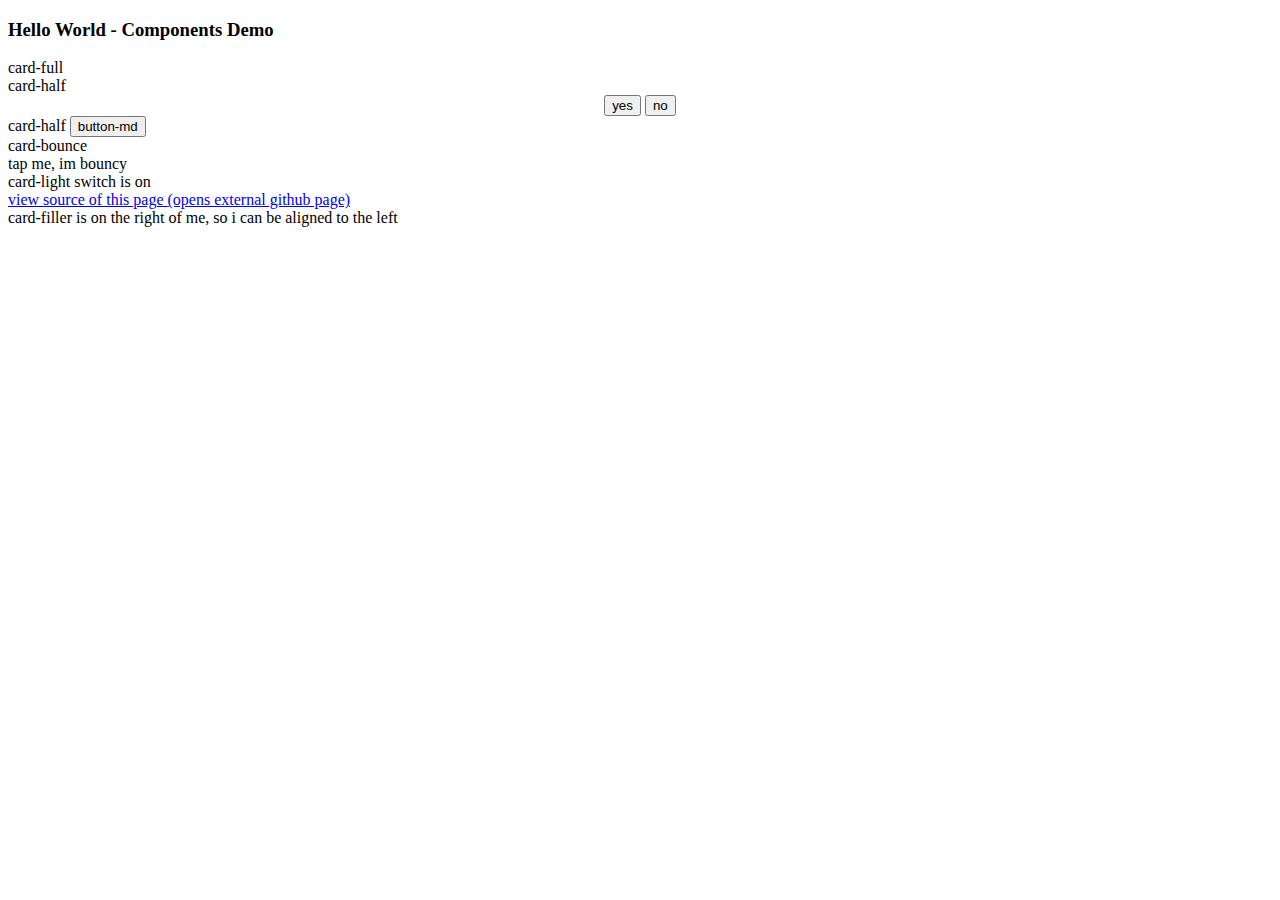
==== demo/index.html @ 796ce518 "Create index.html" ====
<!DOCTYPE html>
<html lang="en">
  <head>
    <meta charset="utf-8" />
    <meta name="viewport" content="width=device-width, initial-scale=1" />

    <title>Hello World - Components Demo</title>

    <!-- Import card stylesheet -->
    <link rel="stylesheet" href="/card.css" />
    
    <!-- Import the webpage's javascript file -->
    <script src="/script.js" defer></script>
    
    <!-- Import card script -->
    <script src="/card.js" defer></script>
  </head>
  <body class="body-dark">
    <div class="card-fuller">
      <h3>
        Hello World - Components Demo
      </h3>
    </div>
    <div class="card card-full card-dark card-md">
      card-full
      <div class="bottom labelled-switch" data-id="another-switch" data-text="labelled-switch"></div>
    </div>
    <div class="card card-half card-dark card-lg">
      card-half
      <center class="bottom w-full">
        <button class="btn btn-dark btn-sm w-m-half btn-green m-bottom">
          yes
        </button>

        <button class="btn btn-dark btn-sm w-m-half btn-red m-bottom">
          no
        </button>
      </center>
    </div>
    <div class="card card-half card-dark card-lg">
      card-half
      <button class="btn btn-dark btn-md w-full bottom btn-grey">
        button-md
      </button>
    </div>
    <div class="card card-half card-dark card-lg card-bounce">
      card-bounce
      <br>
      tap me, im bouncy
    </div>
    <div class="card card-half card-light card-lg">
      card-light      
      <span class="w-full" id="switch-state">
        switch is on
      </span>
      <div class="bottom w-full">
        <label class="switch" data-id="test-switch" data-checked="true"></label>
      </div>
    </div>
    <a class="card card-full card-dark card-md card-bounce no-decoration" href="https://github.com/raxracks/card-css-framework" target="_blank">
      view source of this page
      <span class="bottom w-full">(opens external github page)</span>
    </a>
    <div class="card card-half card-dark card-lg">
      card-filler is on the right of me, so i can be aligned to the left
    </div>
    <div class="card card-half card-filler"></div>
  </body>
</html>
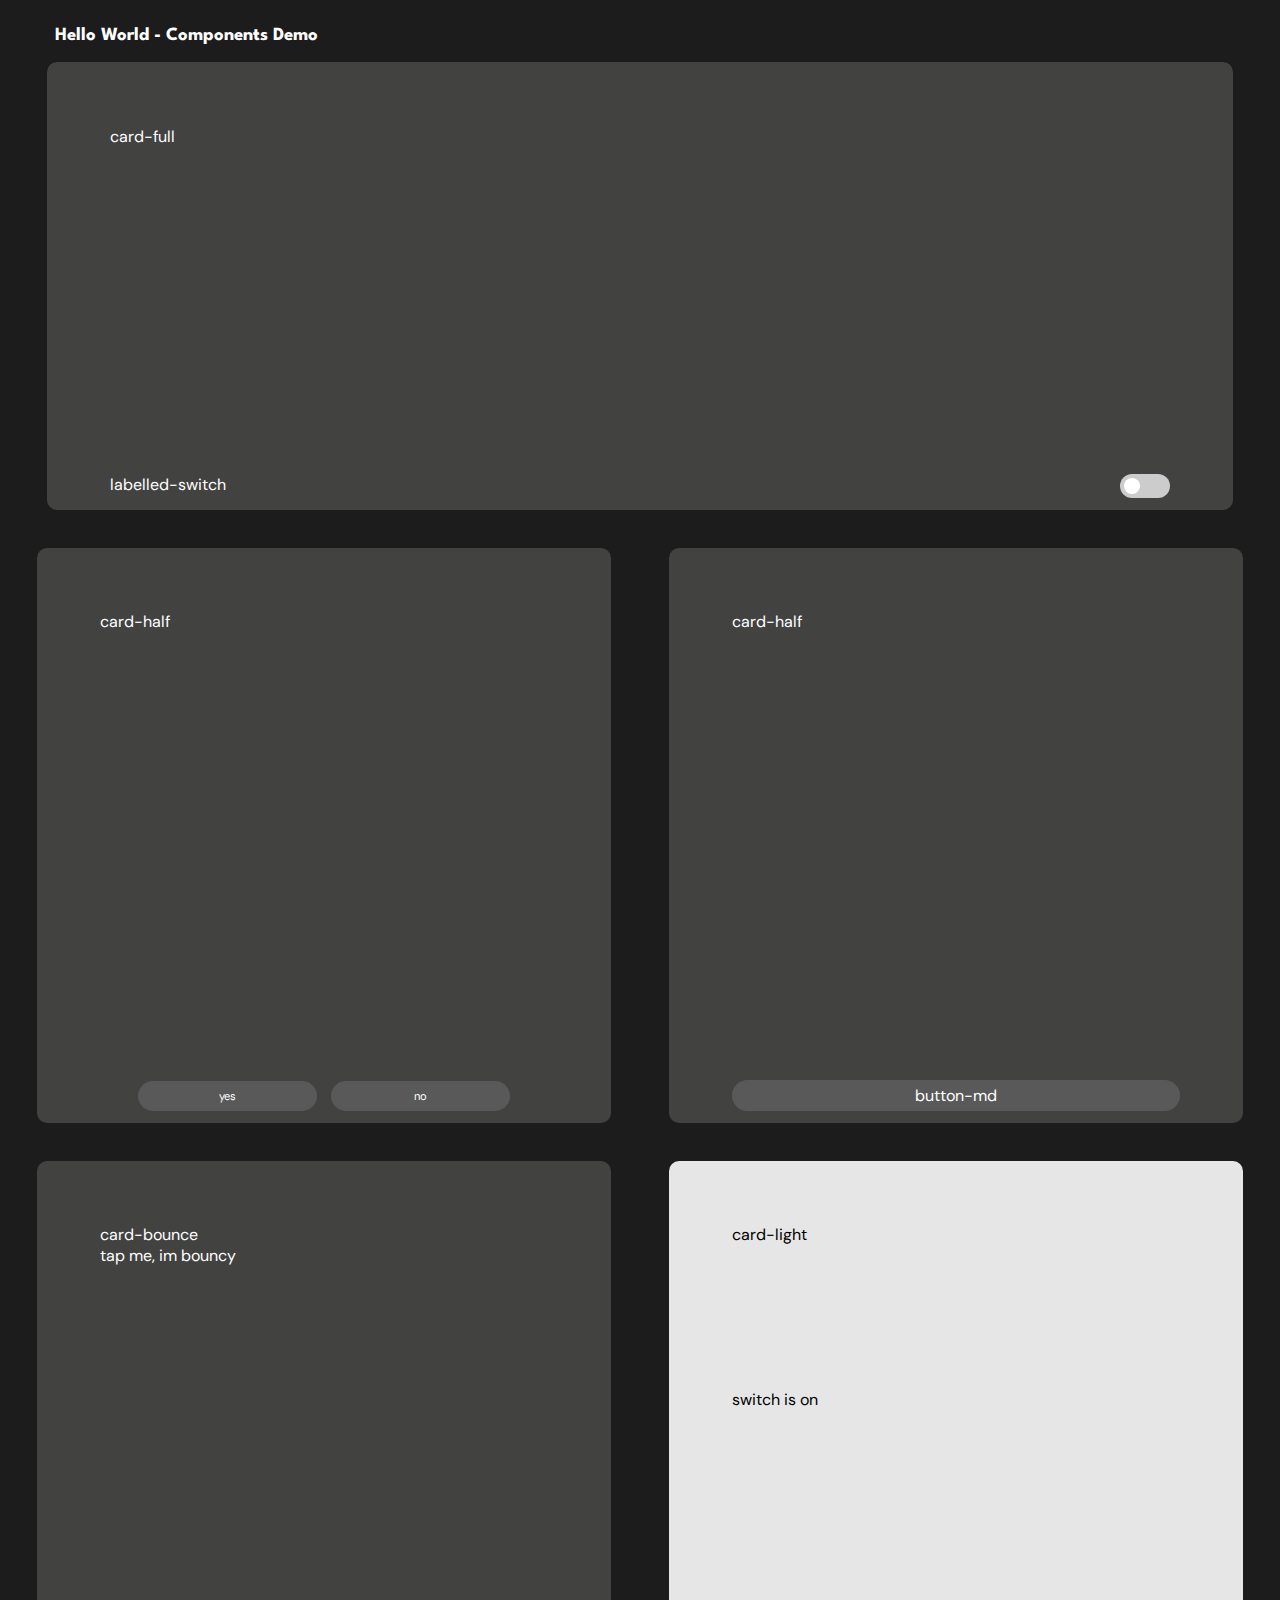
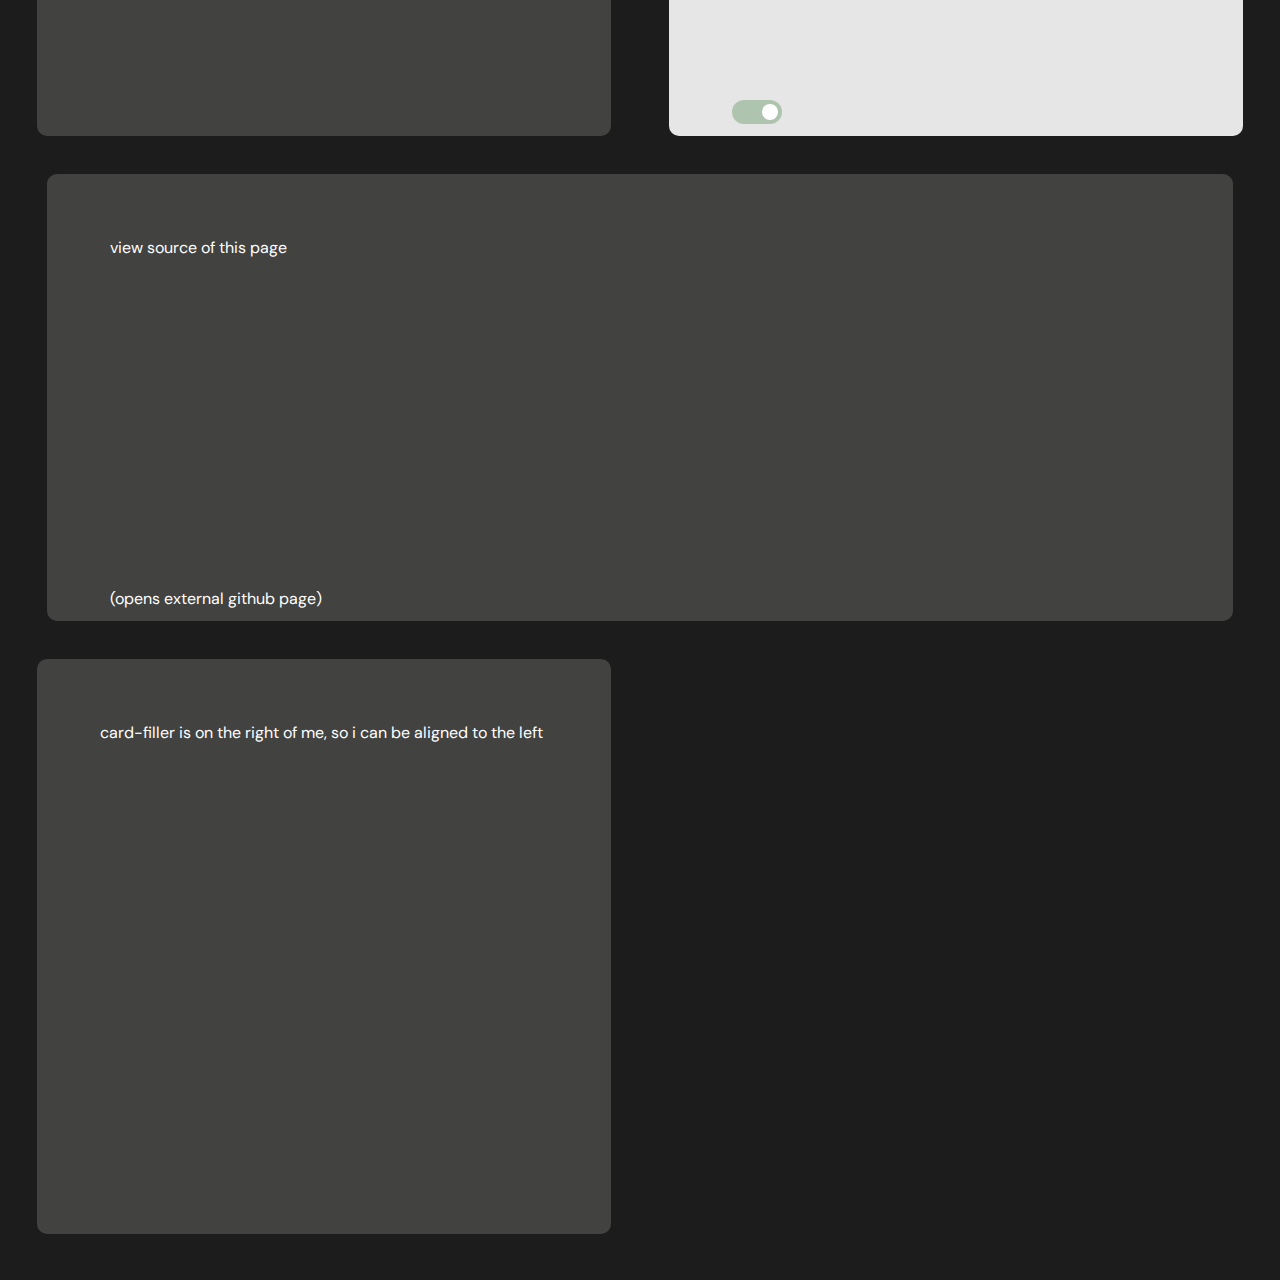
==== commit 16bcbe5b: "Update index.html" ====
--- a/demo/index.html
+++ b/demo/index.html
@@ -57,7 +57,7 @@
         <label class="switch" data-id="test-switch" data-checked="true"></label>
       </div>
     </div>
-    <a class="card card-full card-dark card-md card-bounce no-decoration" href="https://github.com/raxracks/card-css-framework" target="_blank">
+    <a class="card card-full card-dark card-md card-bounce no-decoration" href="https://github.com/raxracks/card-css-framework/demo" target="_blank">
       view source of this page
       <span class="bottom w-full">(opens external github page)</span>
     </a>
--- a/card.css
+++ b/card.css
@@ -0,0 +1,269 @@
+@import url("https://fonts.googleapis.com/css2?family=DM+Sans&display=swap");
+@import url("https://fonts.googleapis.com/css2?family=League+Spartan:wght@700&display=swap");
+
+:root {
+  --var-bg-dark: #1c1c1c;
+  --var-bg-light: #f5f5f5;
+  --var-card-dark: #424241;
+  --var-card-light: #e6e6e6;
+  --var-btn-dark: #595959;
+  --var-btn-green: #afc4af;
+  --var-btn-red: #d1aea9;
+  --var-btn-grey: #757575;
+}
+
+body {
+  display: flex;
+  justify-content: space-around;
+  flex-wrap: wrap;
+  font-family: "DM Sans", sans-serif;
+
+  -webkit-touch-callout: none; /* iOS Safari */
+  -webkit-user-select: none;   /* Safari */
+  -khtml-user-select: none;    /* Konqueror HTML */
+  -moz-user-select: none;      /* Old versions of Firefox */
+  -ms-user-select: none;       /* Internet Explorer/Edge */
+  user-select: none;
+}
+
+.body-dark {
+  background: var(--var-bg-dark);
+  color: white;
+}
+
+.body-light {
+  background: var(--var-bg-light);
+  color: black;
+}
+
+h3 {
+  font-family: "League Spartan", sans-serif;
+}
+
+.card {
+  border-radius: 10px;
+  padding: 5% 5% 0px 5%;
+  margin-bottom: 3%;
+  height: 0;
+
+  -webkit-transition-duration: 0.2s;
+  transition-duration: 0.2s;
+  -webkit-transition-property: transform;
+  transition-property: transform;
+  
+  display: flex;
+  flex-wrap: wrap;
+}
+
+.card-bounce:active {
+  -webkit-transform: scale(0.95);
+  transform: scale(0.95);
+}
+
+.card-full {
+  width: 82.75vw;
+  height: 40vw;
+}
+
+.card-fuller {
+  width: 92.5%;
+}
+
+.card-dark {
+  background: var(--var-card-dark);
+  color: white;
+}
+
+.card-light {
+  background: var(--var-card-light);
+  color: black;
+}
+
+.card-half {
+  width: 35vw;
+  height: 40vw;
+}
+
+.card-nonintrusive {
+  margin-bottom: 0;
+}
+
+.card-sm {
+  height: 15vw;
+}
+
+.card-ah {
+  height: auto;
+}
+
+.np {
+  padding: 0;
+}
+
+.card-md {
+  height: 30vw;
+}
+
+.card-lg {
+  height: 40vw;
+}
+
+.card-filler {
+  visibility: hidden;
+}
+
+.btn {
+  border-radius: 30px;
+  border: none;
+  padding: 5px 12px 5px 12px;
+  font-size: 1em;
+  font-family: "DM Sans", sans-serif;
+}
+
+.btn-xsm {
+  font-size: 0.65em;
+  padding: 4px 10px 4px 10px;
+}
+
+.btn-sm {
+  font-size: 0.7em;
+  padding: 8px 12px 8px 12px;
+}
+
+.btn-md {
+  font-size: 1em;
+}
+
+.btn-lg {
+  font-size: 1.5em;
+  padding: 8px 15px 8px 15px;
+}
+
+.btn-dark {
+  background: var(--var-btn-dark);
+  color: white;
+}
+
+.flex {
+  display: flex;
+  flex-wrap: wrap;
+}
+
+.bottom {
+  align-self: flex-end;
+  margin-bottom: 12px;
+}
+
+.w-full {
+  width: 100%;
+}
+
+.w-half {
+  width: 48%;
+}
+
+.w-m-half {
+  width: 40%;
+}
+
+.btn-green:focus {
+  background-color: var(--var-btn-green);
+}
+
+.btn-red:focus {
+  background-color: var(--var-btn-red);
+}
+
+.btn-grey:focus {
+  background-color: var(--var-btn-grey);
+}
+
+.m-bottom {
+  margin: 5px;
+  margin-bottom: 0px;
+}
+
+.switch {
+  position: relative;
+  display: inline-block;
+  width: 50px;
+  height: 24px;
+  outline: 0;
+  -webkit-tap-highlight-color: transparent;
+}
+
+.switch input {
+  opacity: 0;
+  width: 0;
+  height: 0;
+}
+
+.slider {
+  position: absolute;
+  cursor: pointer;
+  top: 0;
+  left: 0;
+  right: 0;
+  bottom: 0;
+  background-color: #cccccc;
+  -webkit-transition: 0.4s;
+  transition: 0.4s;
+}
+
+.slider:before {
+  position: absolute;
+  content: "";
+  height: 16px;
+  width: 16px;
+  left: 4px;
+  bottom: 4px;
+  background-color: white;
+  -webkit-transition: 0.4s;
+  transition: 0.4s;
+}
+
+input:checked + .slider {
+  background-color: var(--var-btn-green);
+}
+
+input:checked + .slider:before {
+  -webkit-transform: translateX(26px);
+  -ms-transform: translateX(26px);
+  transform: translateX(26px);
+}
+
+.slider.round {
+  border-radius: 34px;
+}
+
+.slider.round:before {
+  border-radius: 50%;
+}
+
+.space-between {
+  justify-content: space-between;
+}
+
+.icon {
+  height: 65%;
+}
+
+.icon-smaller {
+  height: 50%;
+}
+
+.h-full {
+  height: 100%;
+}
+
+.h-75 {
+  height: 65%;
+}
+
+.underline {
+  text-decoration: underline;
+}
+
+.no-decoration {
+  text-decoration: none;
+}
